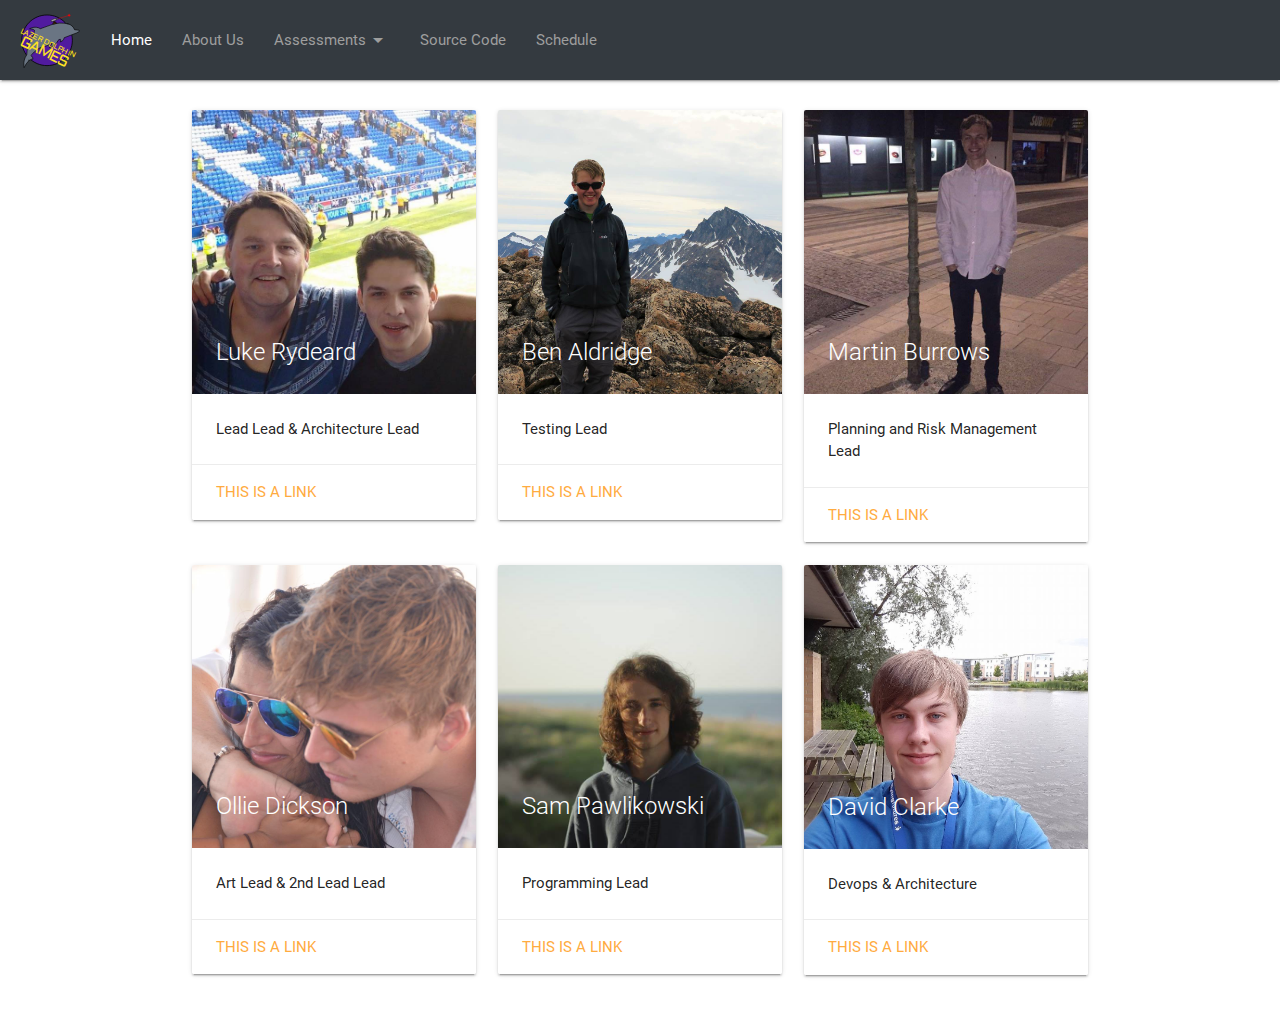
==== about.html @ a4efd13b "Updated Gannt Chart links" ====
<!DOCTYPE html>
<html>
<head>

<title>Laser Dolphin Games</title>

<meta name="viewport" content="width=device-width, initial-scale=1.0">

<!-- Compiled and minified materialize CSS -->
<link rel="stylesheet" href="css/materialize.css">
<!-- Custom CSS -->
<link rel="stylesheet" href="css/custom.css">
<!-- Google Material Design Icons -->
<link href="https://fonts.googleapis.com/icon?family=Material+Icons" rel="stylesheet">


<!--Favicon-->
<link rel="apple-touch-icon" sizes="180x180" href="static/apple-touch-icon.png">
<link rel="icon" type="image/png" sizes="32x32" href="static/favicon-32x32.png">
<link rel="icon" type="image/png" sizes="16x16" href="static/favicon-16x16.png">
<link rel="manifest" href="static/manifest.json">
<link rel="mask-icon" href="static/safari-pinned-tab.svg" color="#5bbad5">
<link rel="shortcut icon" href="static/favicon.ico">
<meta name="msapplication-config" content="static/browserconfig.xml">

</head>
<body>
<!-- Dropdown Structure -->
<ul id="dropdown1" class="dropdown-content">
	<li><a href="asm1.html">Assessment 1</a></li>
	<li><a href="asm2.html">Assessment 2</a></li>
	<li><a href="asm3.html">Assessment 3</a></li>
	<li><a href="asm4.html">Assessment 4</a></li>
</ul>
<nav class="nav-extended">
    <div class="nav-wrapper">
		<a href="index.html" class="brand-logo left"><img class="brand-logo hide-on-med-and-down" src="static/logo.svg"></a>
		<a href="#" data-activates="slide-out" class="button-collapse"><i class=" large material-icons">menu</i></a>
		<ul id="nav-mobile" class="hide-on-med-and-down">
			<li style="padding-left:96px;"><a href="index.html" class="active white-text">Home</a></li>
			<li><a class="grey-text" href="about.html">About Us</a></li>
			<li><a class="dropdown-button grey-text" data-beloworigin="true" href="#!" data-activates="dropdown1">Assessments<i class="material-icons right" style="margin-left: 0px!important;">arrow_drop_down</i></a></li>
			<li><a class="grey-text" href="https://github.com/SEPR-Team-Margaret/UniversityDomination">Source Code</a></li>
			<li><a class="grey-text" href="https://docs.google.com/a/york.ac.uk/spreadsheets/d/1pdrsGgI43a44hy373MQwDyupTc0J5IFbdG-vdIrdpNg/edit?usp=sharing">Schedule</a></li>
		</ul>
	</div>
</nav>

<div>
	<ul id="slide-out" class="side-nav">
		<li><div class="user-view">
			<div class="background">
				<img src="https://d1yn1kh78jj1rr.cloudfront.net/image/thumbnail/rDtN98Qoishumwih/vector-geometric-pattern-with-geometric-shapes_fyIHrTcO_thumb.jpg">
			</div>
			&nbsp;
			&nbsp;
			&nbsp;
			
		</div></li>
		<li><a class="waves-effect" href="index.html">Home</a></li>
		<li><div class="divider"></div></li>
		<li><a class="waves-effect" href="about.html">About Us</a></li>
		<li><div class="divider"></div></li>
		<li><a class="waves-effect" href="asm1.html">Assessment 1</a></li>
		<li><a class="waves-effect" href="asm2.html">Assessment 2</a></li>
		<li><a class="waves-effect" href="asm3.html">Assessment 3</a></li>
		<li><a class="waves-effect" href="asm4.html">Assessment 4</a></li>
		<li><div class="divider"></div></li>
		<li><a class="waves-effect" href="https://github.com/SEPR-Team-Margaret/UniversityDomination">Source Code</a></li>
		<li><div class="divider"></div></li>
		<li><a class="waves-effect" href="https://docs.google.com/a/york.ac.uk/spreadsheets/d/11NNjvenq0gTta2dcQxxmluznd9xA3Oe9EsYfJGzJJSA/edit?usp=sharing">Schedule</a></li>
	</ul>
</div>

<div class="container">
    <!-- Page Content goes here -->
	
<br>
<div class="row">
    <div class="grid-example col s12 m4">
		<div class="card">
			<div class="card-image">
				<img src="static/luke.jpg">
				<span class="card-title">Luke Rydeard</span>
			</div>
			<div class="card-content">
				<p>Lead Lead & Architecture Lead</p>
			</div>
			<div class="card-action">
				<a href="#">This is a link</a>
			</div>
		</div>
	</div>
	<div class="grid-example col s12 m4">
		<div class="card">
			<div class="card-image">
				<img src="static/ben.jpg">
				<span class="card-title">Ben Aldridge</span>
			</div>
			<div class="card-content">
				<p>Testing Lead</p>
			</div>
			<div class="card-action">
				<a href="#">This is a link</a>
			</div>
		</div>  
	</div>
	<div class="grid-example col s12 m4">
		<div class="card">
			<div class="card-image">
				<img src="static/martin.jpg">
				<span class="card-title">Martin Burrows</span>
			</div>
			<div class="card-content">
				<p>Planning and Risk Management Lead</p>
			</div>
			<div class="card-action">
				<a href="#">This is a link</a>
			</div>
		</div>   
	</div>
    <div class="grid-example col s12 m4">
		<div class="card">
			<div class="card-image">
				<img src="static/ollie.jpg">
				<span class="card-title">Ollie Dickson</span>
			</div>
			<div class="card-content">
				<p>Art Lead & 2nd Lead Lead</p>
			</div>
			<div class="card-action">
				<a href="#">This is a link</a>
			</div>
		</div>
	</div>
	<div class="grid-example col s12 m4">
		<div class="card">
			<div class="card-image">
				<img src="static/sam.jpg">
				<span class="card-title">Sam Pawlikowski</span>
			</div>
			<div class="card-content">
				<p>Programming Lead</p>
			</div>
			<div class="card-action">
				<a href="#">This is a link</a>
			</div>
		</div>  
	</div>
	<div class="grid-example col s12 m4">
		<div class="card">
			<div class="card-image">
				<img src="static/david.jpg">
				<span class="card-title">David Clarke</span>
			</div>
			<div class="card-content">
				<p>Devops & Architecture</p>
			</div>
			<div class="card-action">
				<a href="#">This is a link</a>
			</div>
		</div>   
	</div>
</div>

</div>

<!--Import jQuery before materialize.js-->
<script type="text/javascript" src="https://code.jquery.com/jquery-3.2.1.min.js"></script>
<!-- Compiled and minified JavaScript -->
<script src="https://cdnjs.cloudflare.com/ajax/libs/materialize/0.100.2/js/materialize.min.js"></script>
<!-- Other JS -->
<script src="js/custom.js"></script>
</body>
</html>
---- css/custom.css ----
.brand-logo {
  height: 64px;
  margin-left: 8px;
}
.nav-extended {
  background-color: #343a40!important;
  color: grey;
  padding-top: 8px;
  padding-bottom: 8px;
}
@media (max-width: 600px) {
  .brand-logo {
    height: 56px;
  }
}
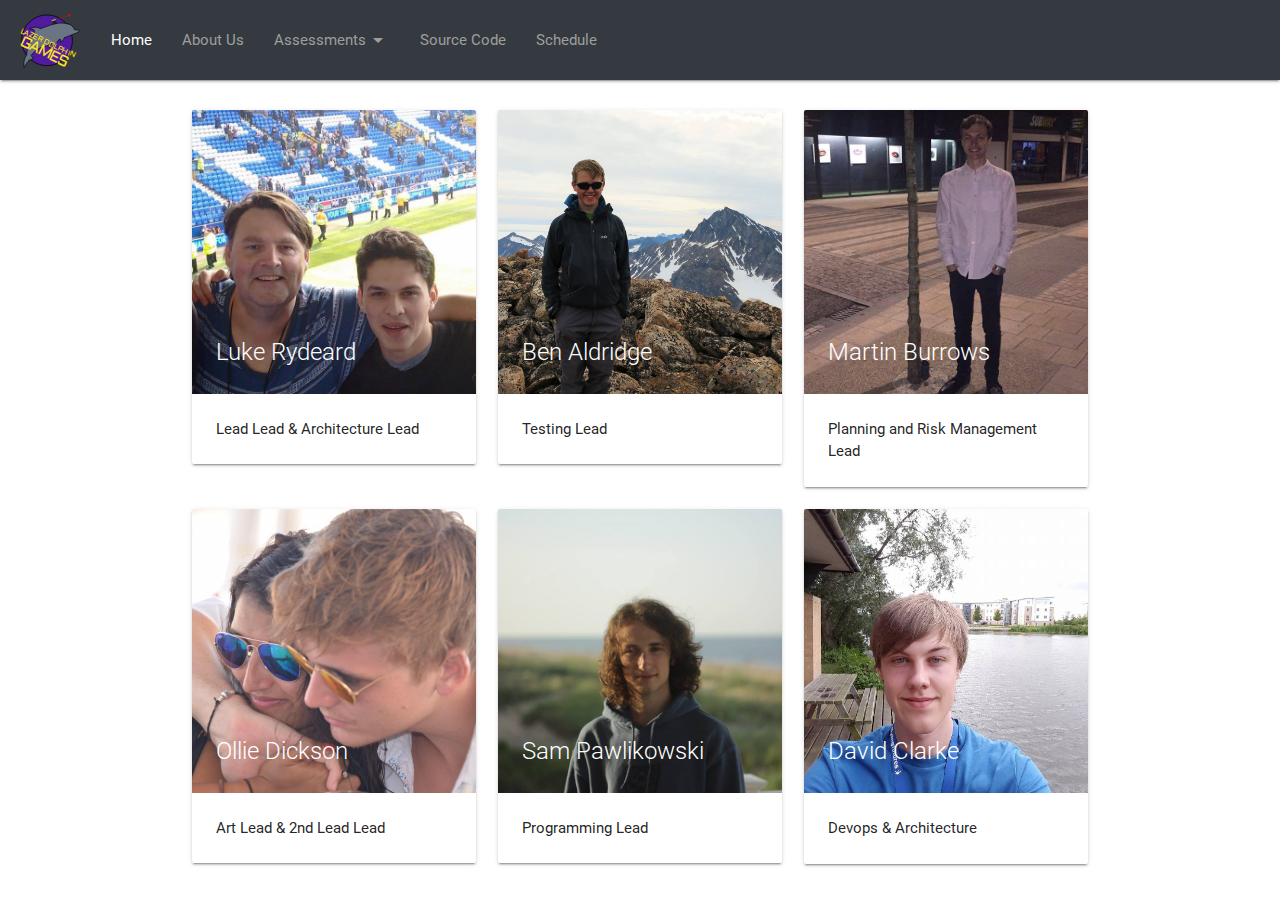
==== commit db3a5be2: "Updated about page" ====
--- a/about.html
+++ b/about.html
@@ -68,7 +68,7 @@
 		<li><div class="divider"></div></li>
 		<li><a class="waves-effect" href="https://github.com/SEPR-Team-Margaret/UniversityDomination">Source Code</a></li>
 		<li><div class="divider"></div></li>
-		<li><a class="waves-effect" href="https://docs.google.com/a/york.ac.uk/spreadsheets/d/11NNjvenq0gTta2dcQxxmluznd9xA3Oe9EsYfJGzJJSA/edit?usp=sharing">Schedule</a></li>
+		<li><a class="waves-effect" href="https://docs.google.com/a/york.ac.uk/spreadsheets/d/1pdrsGgI43a44hy373MQwDyupTc0J5IFbdG-vdIrdpNg/edit?usp=sharing">Schedule</a></li>
 	</ul>
 </div>
 
@@ -86,9 +86,6 @@
 			<div class="card-content">
 				<p>Lead Lead & Architecture Lead</p>
 			</div>
-			<div class="card-action">
-				<a href="#">This is a link</a>
-			</div>
 		</div>
 	</div>
 	<div class="grid-example col s12 m4">
@@ -99,9 +96,6 @@
 			</div>
 			<div class="card-content">
 				<p>Testing Lead</p>
-			</div>
-			<div class="card-action">
-				<a href="#">This is a link</a>
 			</div>
 		</div>  
 	</div>
@@ -114,9 +108,6 @@
 			<div class="card-content">
 				<p>Planning and Risk Management Lead</p>
 			</div>
-			<div class="card-action">
-				<a href="#">This is a link</a>
-			</div>
 		</div>   
 	</div>
     <div class="grid-example col s12 m4">
@@ -127,9 +118,6 @@
 			</div>
 			<div class="card-content">
 				<p>Art Lead & 2nd Lead Lead</p>
-			</div>
-			<div class="card-action">
-				<a href="#">This is a link</a>
 			</div>
 		</div>
 	</div>
@@ -142,9 +130,6 @@
 			<div class="card-content">
 				<p>Programming Lead</p>
 			</div>
-			<div class="card-action">
-				<a href="#">This is a link</a>
-			</div>
 		</div>  
 	</div>
 	<div class="grid-example col s12 m4">
@@ -155,9 +140,6 @@
 			</div>
 			<div class="card-content">
 				<p>Devops & Architecture</p>
-			</div>
-			<div class="card-action">
-				<a href="#">This is a link</a>
 			</div>
 		</div>   
 	</div>
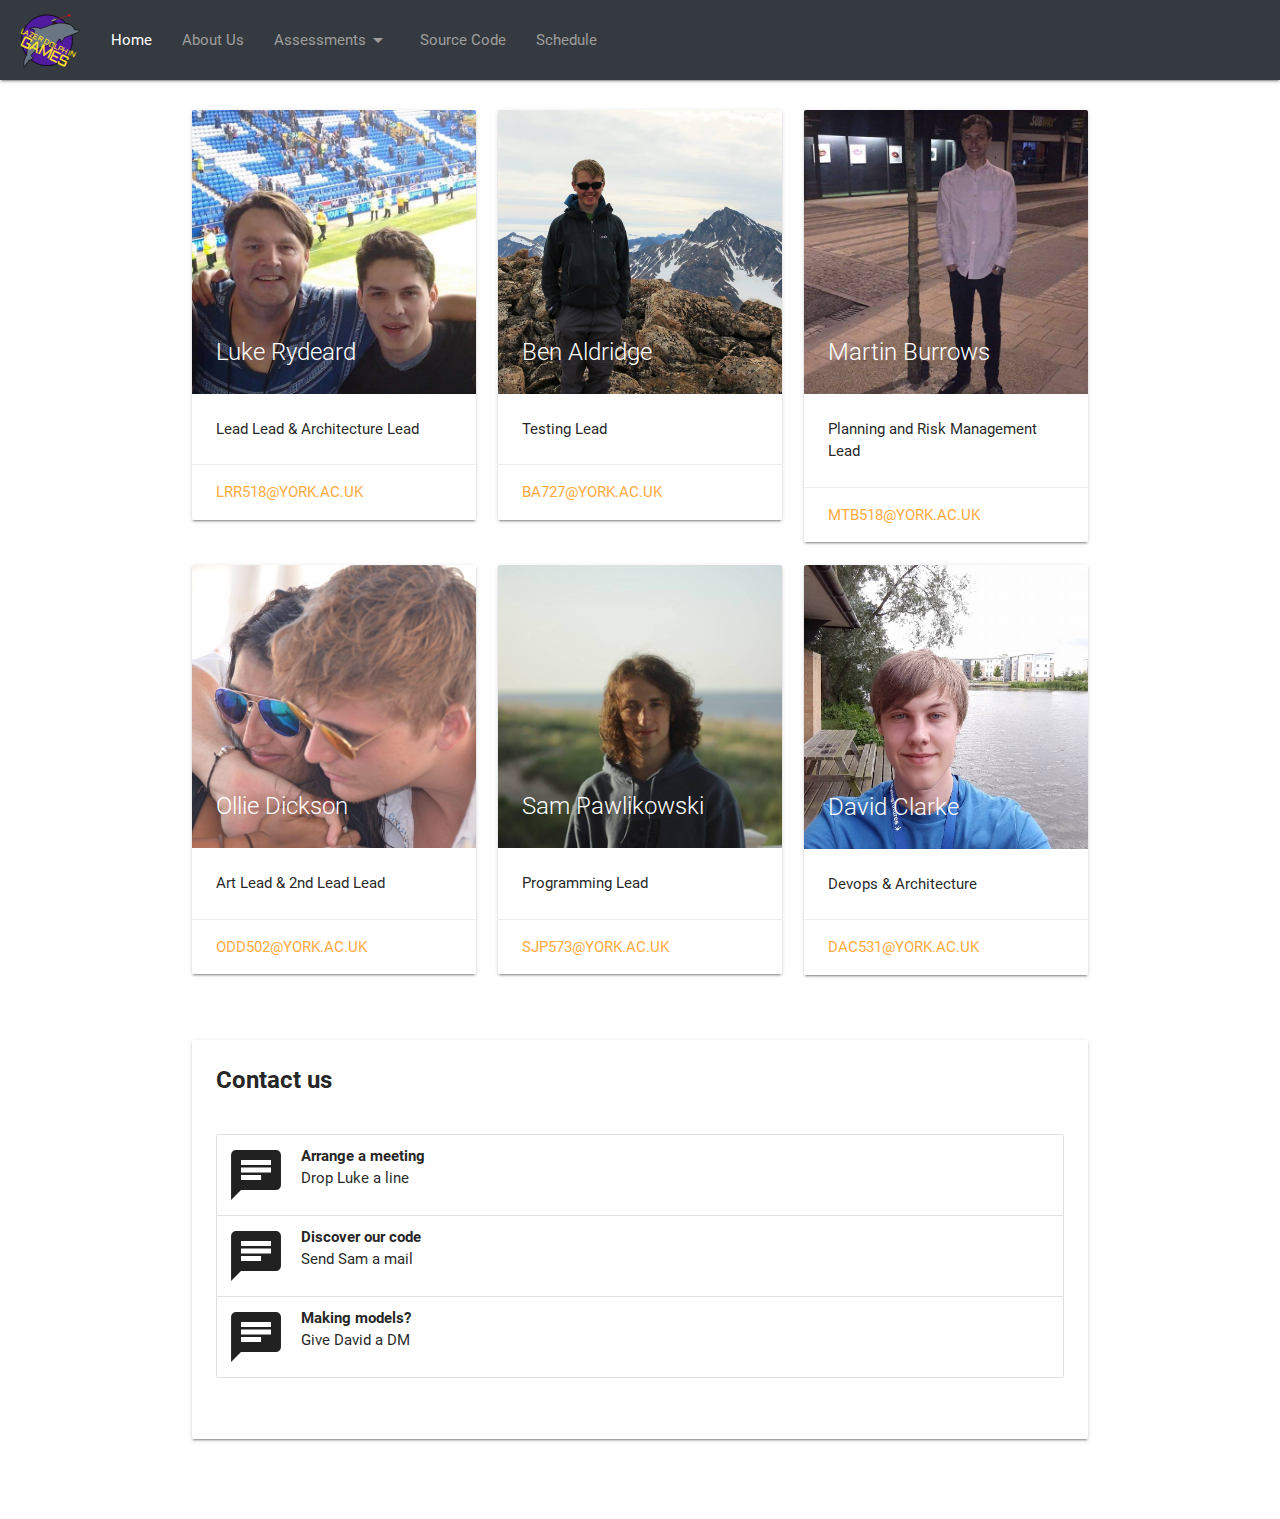
==== commit d15d82db: "Added contact details and updated frontpage" ====
--- a/about.html
+++ b/about.html
@@ -86,6 +86,9 @@
 			<div class="card-content">
 				<p>Lead Lead & Architecture Lead</p>
 			</div>
+			<div class="card-action">
+				<a href="mailto:lrr518@york.ac.uk">lrr518@york.ac.uk</a>
+			</div>
 		</div>
 	</div>
 	<div class="grid-example col s12 m4">
@@ -97,6 +100,9 @@
 			<div class="card-content">
 				<p>Testing Lead</p>
 			</div>
+			<div class="card-action">
+				<a href="mailto:ba727@york.ac.uk">ba727@york.ac.uk</a>
+			</div>
 		</div>  
 	</div>
 	<div class="grid-example col s12 m4">
@@ -108,6 +114,9 @@
 			<div class="card-content">
 				<p>Planning and Risk Management Lead</p>
 			</div>
+			<div class="card-action">
+				<a href="mailto:mtb518@york.ac.uk">mtb518@york.ac.uk</a>
+			</div>
 		</div>   
 	</div>
     <div class="grid-example col s12 m4">
@@ -119,6 +128,9 @@
 			<div class="card-content">
 				<p>Art Lead & 2nd Lead Lead</p>
 			</div>
+			<div class="card-action">
+				<a href="mailto:odd502@york.ac.uk">odd502@york.ac.uk</a>
+			</div>
 		</div>
 	</div>
 	<div class="grid-example col s12 m4">
@@ -130,6 +142,9 @@
 			<div class="card-content">
 				<p>Programming Lead</p>
 			</div>
+			<div class="card-action">
+				<a href="mailto:sjp573@york.ac.uk">sjp573@york.ac.uk</a>
+			</div>
 		</div>  
 	</div>
 	<div class="grid-example col s12 m4">
@@ -141,9 +156,46 @@
 			<div class="card-content">
 				<p>Devops & Architecture</p>
 			</div>
+			<div class="card-action">
+				<a href="mailto:dac531@york.ac.uk">dac531@york.ac.uk</a>
+			</div>
 		</div>   
 	</div>
 </div>
+<br>
+
+
+
+<div class="row" id="contact">
+	<div class="col s12">
+		<div class="card">
+			<div class="card-content" style="width=100%">
+			<span class="card-title flow-text"><b>Contact us</b></span>
+				<br>
+				<ul class="collection">
+					<li class="collection-item row">
+						<i class="left medium material-icons">chat</i>
+						<span class="title"><b>Arrange a meeting</b></span>
+						<p>Drop Luke a line</p>
+					</li>
+					<li class="collection-item row">
+						<i class="left medium material-icons">chat</i>
+						<span class="title"><b>Discover our code</b></span>
+						<p>Send Sam a mail</p>
+					</li>
+					<li class="collection-item row">
+						<i class="left medium material-icons">chat</i>
+						<span class="title"><b>Making models?</b></span>
+						<p>Give David a DM</p>
+					</li>
+				</ul>
+			</div>
+			<br>
+		</div>
+	</div>
+</div>
+<br>
+<br>
 
 </div>
 
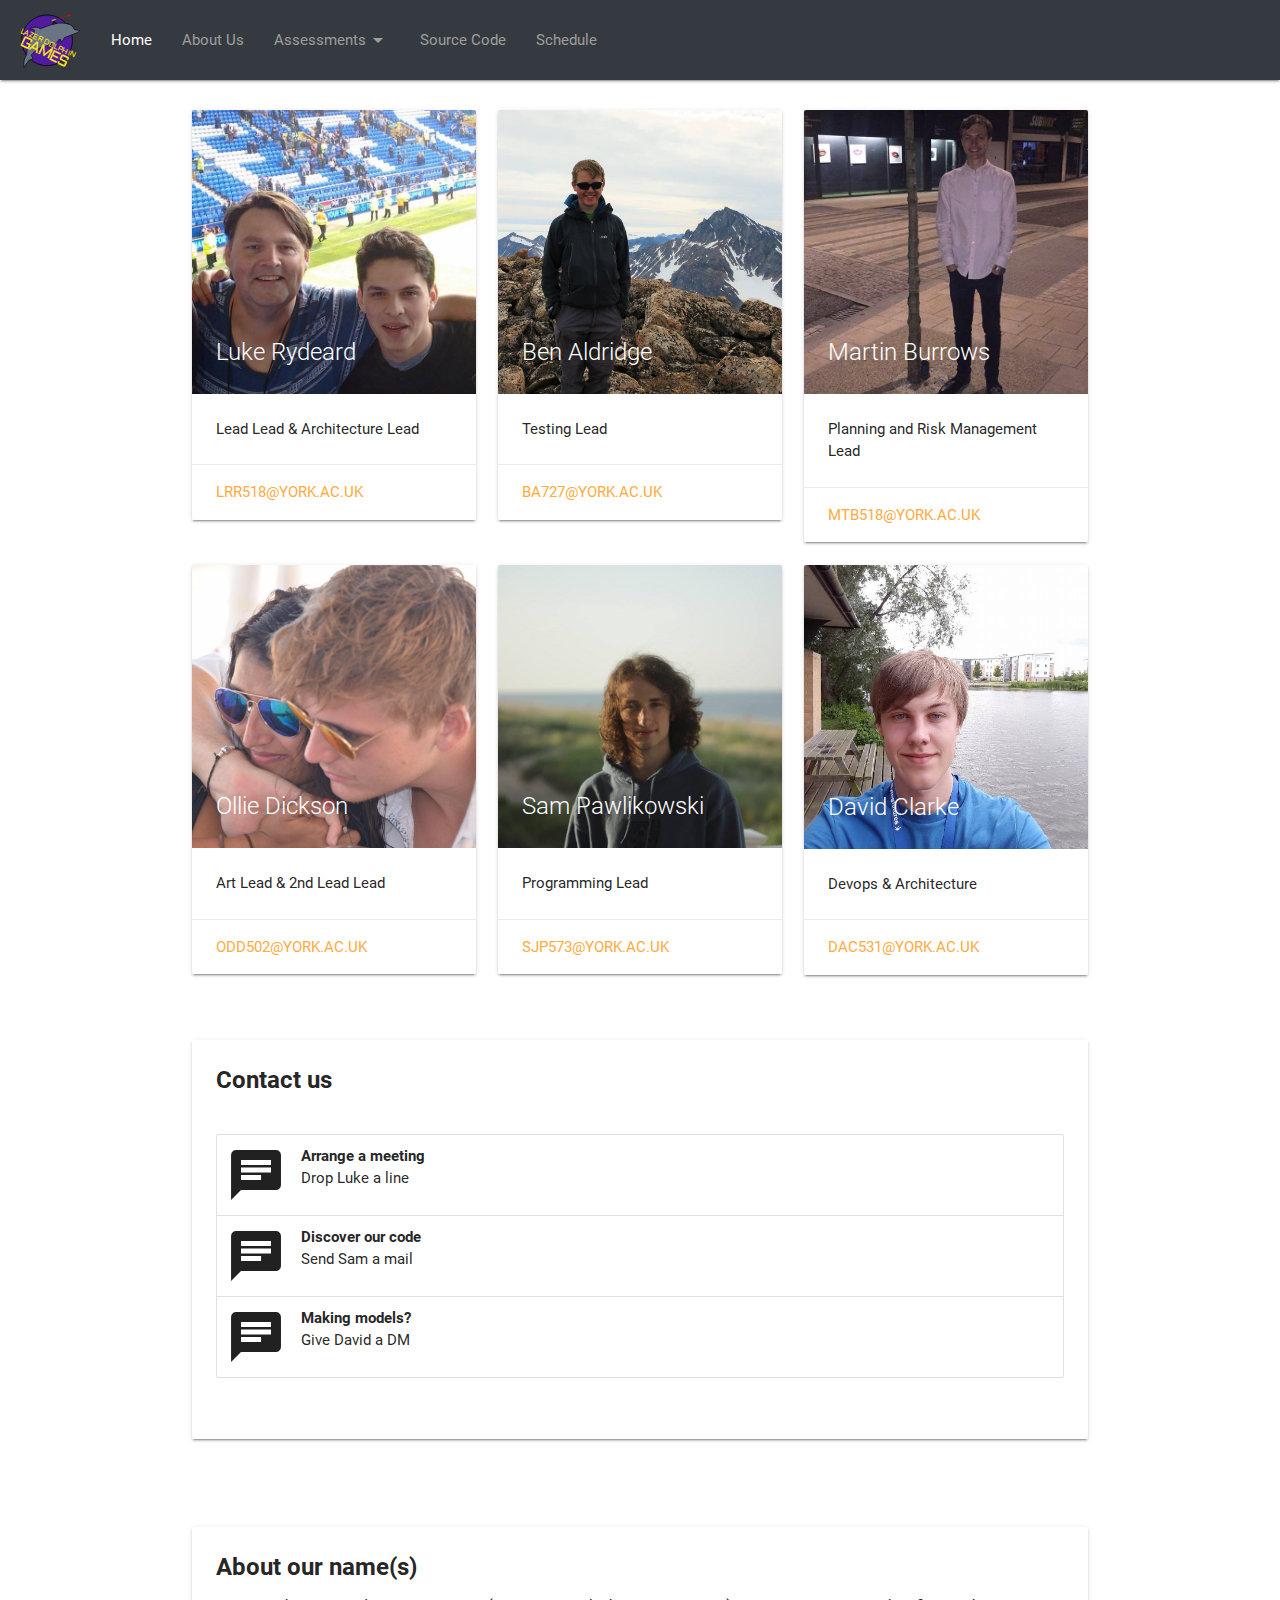
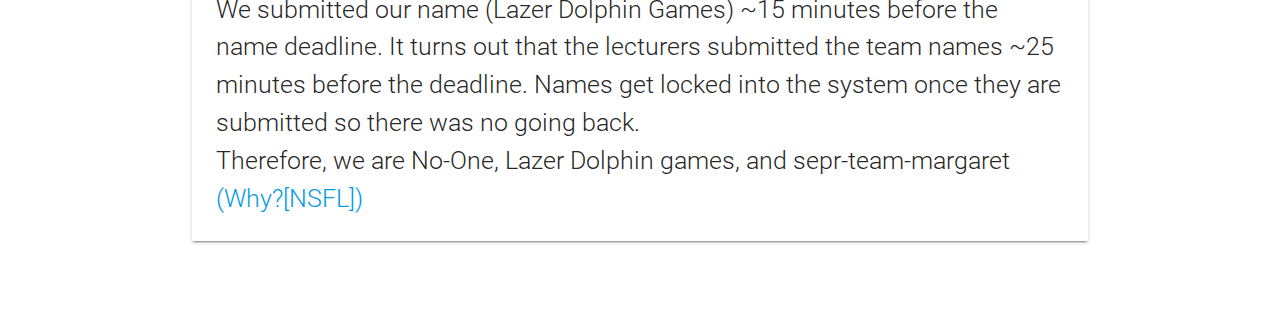
==== commit 021f5913: "Added "About out names" section" ====
--- a/about.html
+++ b/about.html
@@ -196,6 +196,19 @@
 </div>
 <br>
 <br>
+<div class="row">
+	<div class="col s12">
+		<div class="card">
+			<div class="card-content" style="width=100%">
+			<span class="card-title flow-text"><b>About our name(s)</b></span>
+			<p class="flow-text">We submitted our name (Lazer Dolphin Games) ~15 minutes before the name deadline. It turns out that the lecturers submitted the team names ~25 minutes before the deadline. Names get locked into the system once they are submitted so there was no going back.<br>
+			Therefore, we are No-One, Lazer Dolphin games, and sepr-team-margaret <a href="https://www.theguardian.com/environment/2014/jun/08/the-dolphin-who-loved-me">(Why?[NSFL])</a></p>
+			</div>
+		</div>
+	</div>
+</div>			
+<br>
+<br>
 
 </div>
 
